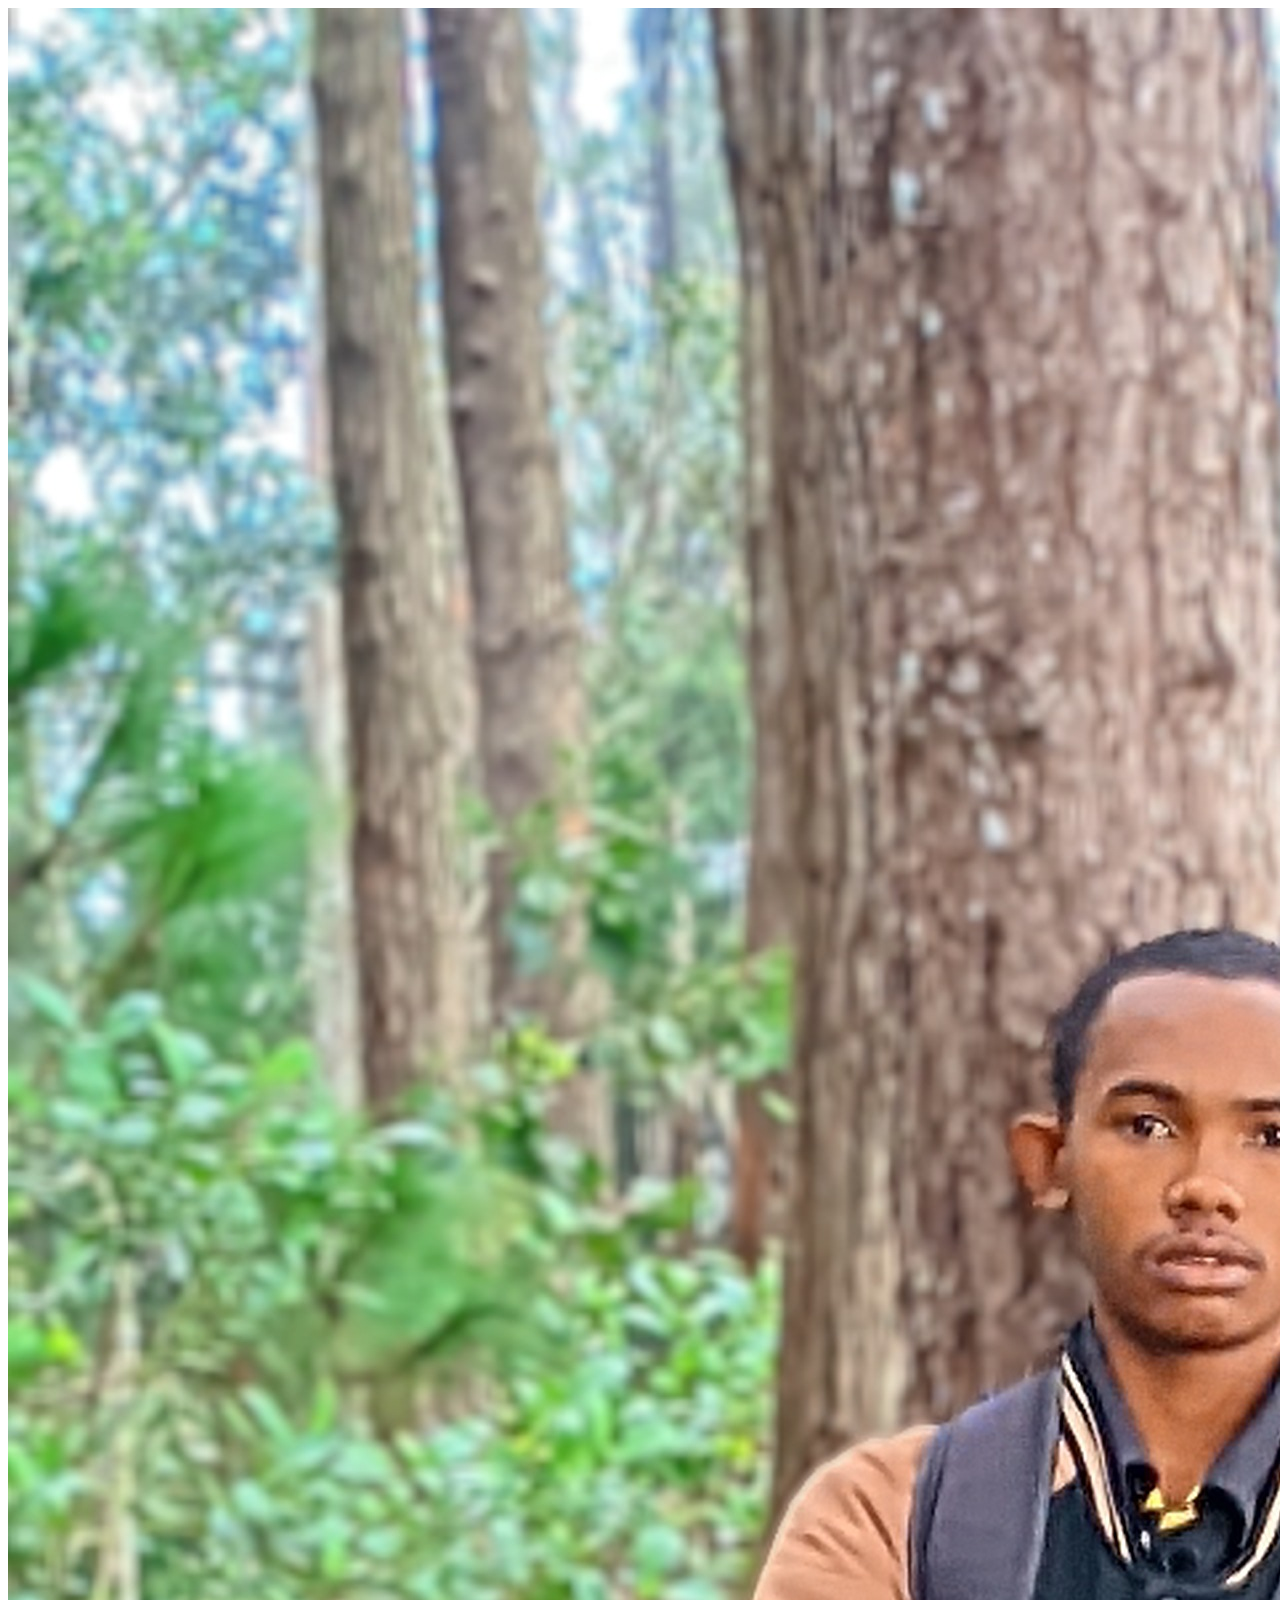
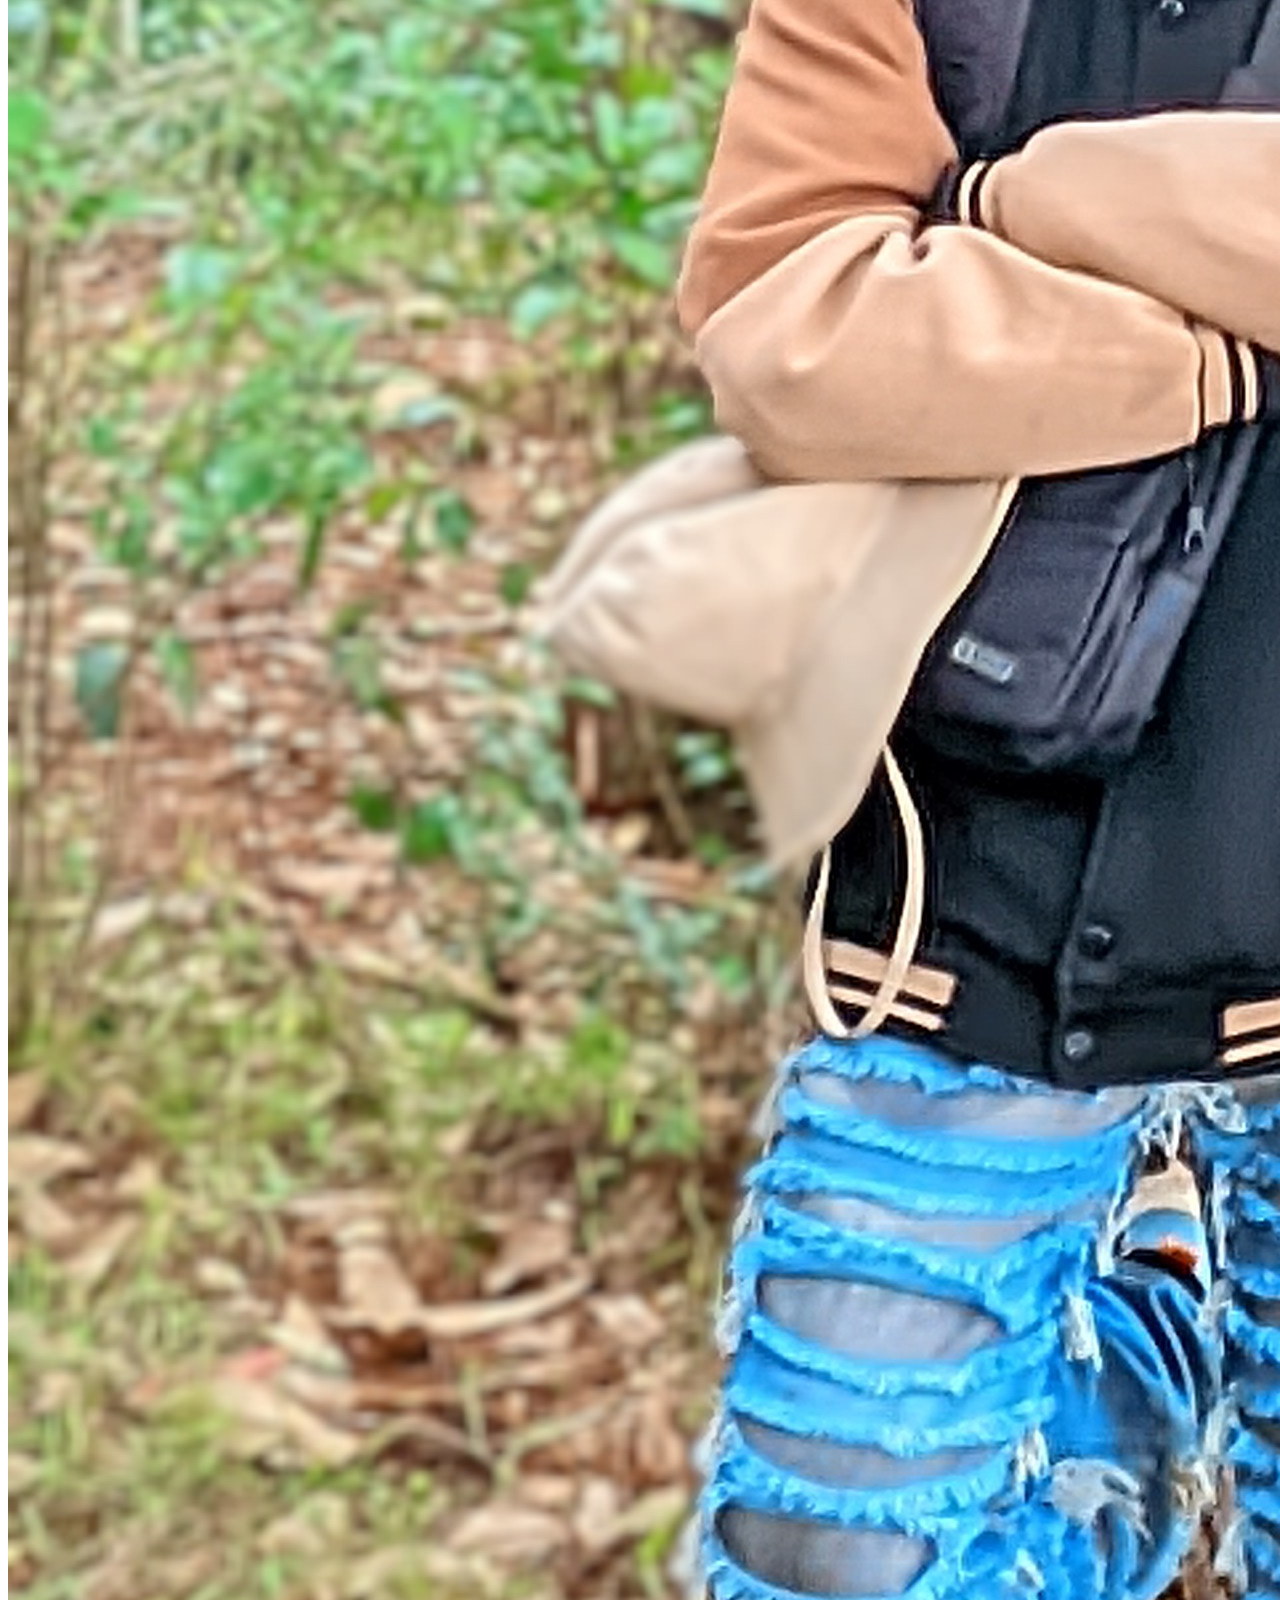
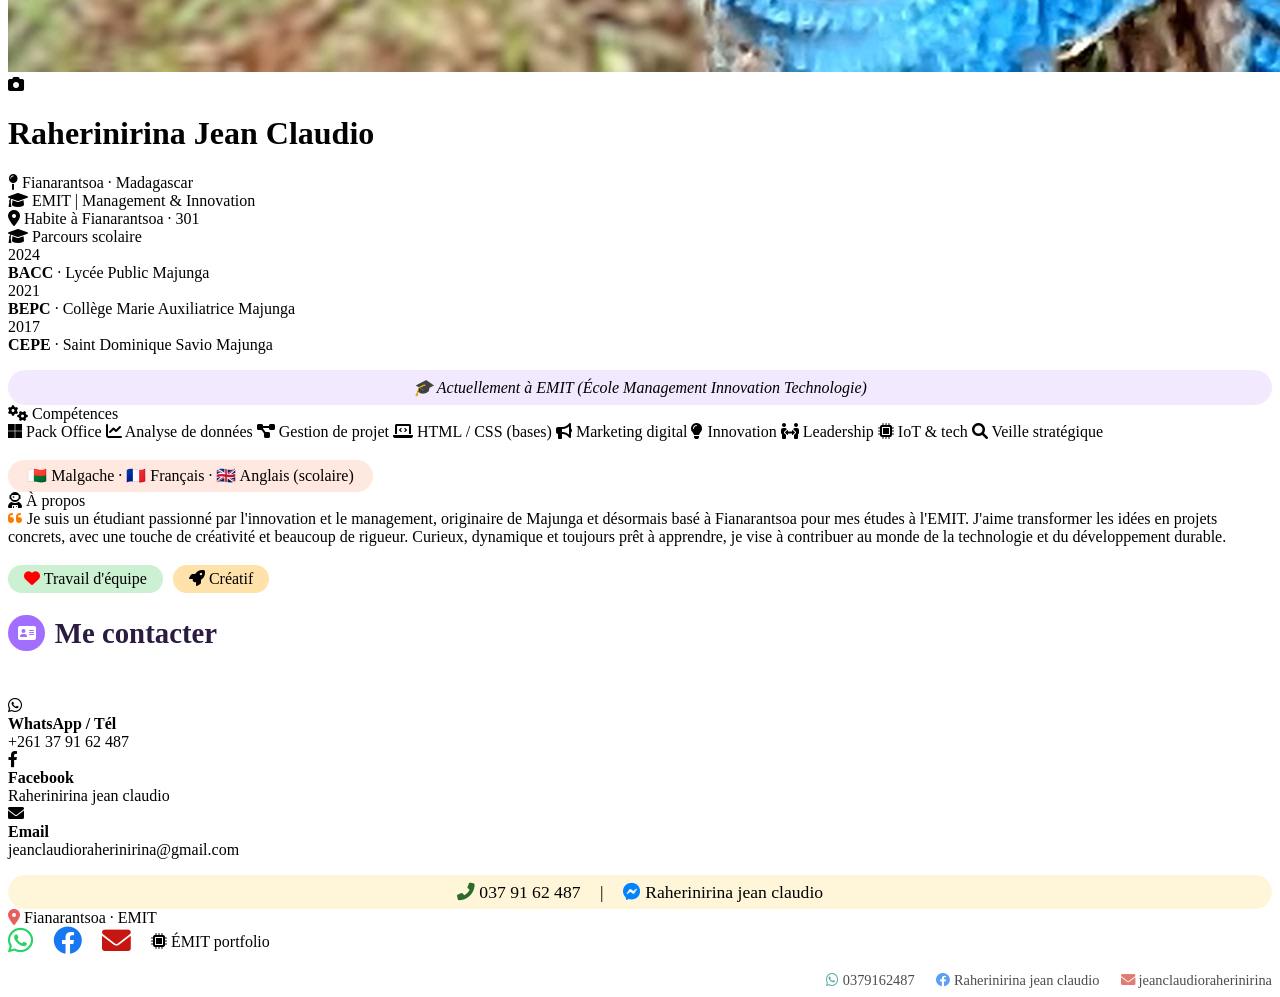
==== index.html @ ca612d56 "Rename portfolio.html to index.html" ====
<!DOCTYPE html>
<html lang="fr">
<head>
  <meta charset="UTF-8">
  <meta name="viewport" content="width=device-width, initial-scale=1.0">
  <title>Jean Claudio · Portfolio EMIT</title>
  <!-- Font Awesome 6 (free) pour les logos + icônes décoratives -->
  <link rel="stylesheet" href="https://cdnjs.cloudflare.com/ajax/libs/font-awesome/6.0.0-beta3/css/all.min.css">
<link rel = "stylsheet" href =" portfolio.css>
</head>
<body>
  <div class="deco-circle"></div>
  <div class="deco-circle2"></div>
  <div class="deco-triangle"></div>
  <div class="deco-dots"></div>

  <main class="portfolio-card">
    <!-- HEADER avec PHOTO DE PROFIL -->
    <div class="header-profile">
      <div class="profile-pic">
        <!-- Photo de profil (remplacez le src par votre photo) -->
        <img src="profil.jpg" alt="Photo de profil Jean Claudio">
        <div class="edit-badge"><i class="fas fa-camera"></i></div>
      </div>
      <div class="header-title">
        <h1>Raherinirina Jean Claudio</h1>
        <div class="sub"><i class="fas fa-map-pin"></i> Fianarantsoa · Madagascar</div>
      </div>
      <div class="emit-badge">
        <i class="fas fa-graduation-cap"></i> EMIT | Management & Innovation
      </div>
    </div>

    <div class="location-row">
      <i class="fas fa-map-marker-alt"></i> Habite à Fianarantsoa · 301
    </div>

    <!-- GRILLE : Parcours / Compétences / À propos -->
    <div class="grid-3">
      
      <!-- PARCOURS SCOLAIRE -->
      <div class="info-card">
        <div class="card-title">
          <i class="fas fa-graduation-cap"></i> Parcours scolaire
        </div>
        <div class="timeline-item">
          <span class="timeline-year">2024</span>
          <div class="timeline-desc"><strong>BACC</strong> · Lycée Public Majunga</div>
        </div>
        <div class="timeline-item">
          <span class="timeline-year">2021</span>
          <div class="timeline-desc"><strong>BEPC</strong> · Collège Marie Auxiliatrice Majunga</div>
        </div>
        <div class="timeline-item">
          <span class="timeline-year">2017</span>
          <div class="timeline-desc"><strong>CEPE</strong> · Saint Dominique Savio Majunga</div>
        </div>
        <div style="margin-top: 1rem; background: #f2e9ff; border-radius: 40px; padding: 0.5rem 1rem; text-align: center; font-style: italic;">
          🎓 Actuellement à EMIT (École Management Innovation Technologie)
        </div>
      </div>

      <!-- COMPÉTENCES -->
      <div class="info-card">
        <div class="card-title">
          <i class="fas fa-cogs"></i> Compétences
        </div>
        <div class="skills-container">
          <span class="skill-badge"><i class="fab fa-microsoft"></i> Pack Office</span>
          <span class="skill-badge"><i class="fas fa-chart-line"></i> Analyse de données</span>
          <span class="skill-badge"><i class="fas fa-project-diagram"></i> Gestion de projet</span>
          <span class="skill-badge"><i class="fas fa-laptop-code"></i> HTML / CSS (bases)</span>
          <span class="skill-badge"><i class="fas fa-bullhorn"></i> Marketing digital</span>
          <span class="skill-badge"><i class="fas fa-lightbulb"></i> Innovation</span>
          <span class="skill-badge"><i class="fas fa-people-arrows"></i> Leadership</span>
          <span class="skill-badge"><i class="fas fa-microchip"></i> IoT & tech</span>
          <span class="skill-badge"><i class="fas fa-search"></i> Veille stratégique</span>
        </div>
        <div style="margin-top: 1.2rem; background: #ffe8e0; border-radius: 50px; padding: 0.4rem 1.2rem; display: inline-block;">
          🇲🇬 Malgache · 🇫🇷 Français · 🇬🇧 Anglais (scolaire)
        </div>
      </div>

      <!-- À PROPOS DE MOI -->
      <div class="info-card">
        <div class="card-title">
          <i class="fas fa-user-astronaut"></i> À propos
        </div>
        <div class="about-text">
          <i class="fas fa-quote-left" style="color:#ff7b00;"></i> Je suis un étudiant passionné par l'innovation et le management, originaire de Majunga et désormais basé à Fianarantsoa pour mes études à l'EMIT. J'aime transformer les idées en projets concrets, avec une touche de créativité et beaucoup de rigueur. Curieux, dynamique et toujours prêt à apprendre, je vise à contribuer au monde de la technologie et du développement durable.
        </div>
        <div style="display: flex; gap: 10px; margin-top: 1.2rem;">
          <span style="background: #ccf0d2; border-radius: 40px; padding: 0.3rem 1rem;"><i class="fas fa-heart" style="color:red;"></i> Travail d'équipe</span>
          <span style="background: #ffe1aa; border-radius: 40px; padding: 0.3rem 1rem;"><i class="fas fa-rocket"></i> Créatif</span>
        </div>
      </div>
    </div>

    <!-- CONTACTS avec logos -->
    <div class="contact-section">
      <div style="display: flex; align-items: center; gap: 0.6rem; margin-bottom: 1.5rem;">
        <i class="fas fa-address-card" style="background: #a16eff; color:white; padding:0.6rem; border-radius: 18px;"></i>
        <h2 style="font-size: 1.8rem; color:#2b1b41;">Me contacter</h2>
      </div>
      <div class="contact-grid">
        <div class="contact-item whatsapp">
          <div class="contact-logo"><i class="fab fa-whatsapp"></i></div>
          <div class="contact-info">
            <strong>WhatsApp / Tél</strong><br> +261 37 91 62 487
          </div>
        </div>
        <div class="contact-item facebook">
          <div class="contact-logo"><i class="fab fa-facebook-f"></i></div>
          <div class="contact-info">
            <strong>Facebook</strong><br> Raherinirina jean claudio
          </div>
        </div>
        <div class="contact-item email">
          <div class="contact-logo"><i class="fas fa-envelope"></i></div>
          <div class="contact-info">
            <strong>Email</strong><br> jeanclaudioraherinirina@gmail.com
          </div>
        </div>
      </div>
      <div style="margin-top: 1rem; text-align: center; background: #fff6d9; border-radius: 50px; padding: 0.4rem; font-size: 1.1rem;">
        <i class="fas fa-phone-alt" style="color:#2b6c2b;"></i> 037 91 62 487  <span style="margin:0 15px;">|</span>  <i class="fab fa-facebook-messenger" style="color:#0084ff;"></i>  Raherinirina jean claudio
      </div>
    </div>

    <!-- Footer -->
    <div class="footer-note">
      <div>
        <i class="fas fa-map-marker-alt" style="color:#eb5e5e;"></i> Fianarantsoa · EMIT
      </div>
      <div style="display: flex; gap: 20px; align-items: center;">
        <i class="fab fa-whatsapp" style="color:#25D366; font-size: 1.8rem;"></i>
        <i class="fab fa-facebook" style="color:#1877f2; font-size: 1.8rem;"></i>
        <i class="fas fa-envelope" style="color:#c71610; font-size: 1.8rem;"></i>
        <span class="footer-emit"><i class="fas fa-microchip"></i> ÉMIT portfolio</span>
      </div>
    </div>

    <!-- signature discrète -->
    <div style="text-align: right; margin-top: 1rem; opacity:0.7; font-size: 0.9rem;">
      <i class="fab fa-whatsapp" style="color:#128C7E;"></i> 0379162487   
      <i class="fab fa-facebook" style="color:#1877f2;"></i> Raherinirina jean claudio   
      <i class="fas fa-envelope" style="color:#D44638;"></i> jeanclaudioraherinirina
    </div>
  </main>
</body>
</html>
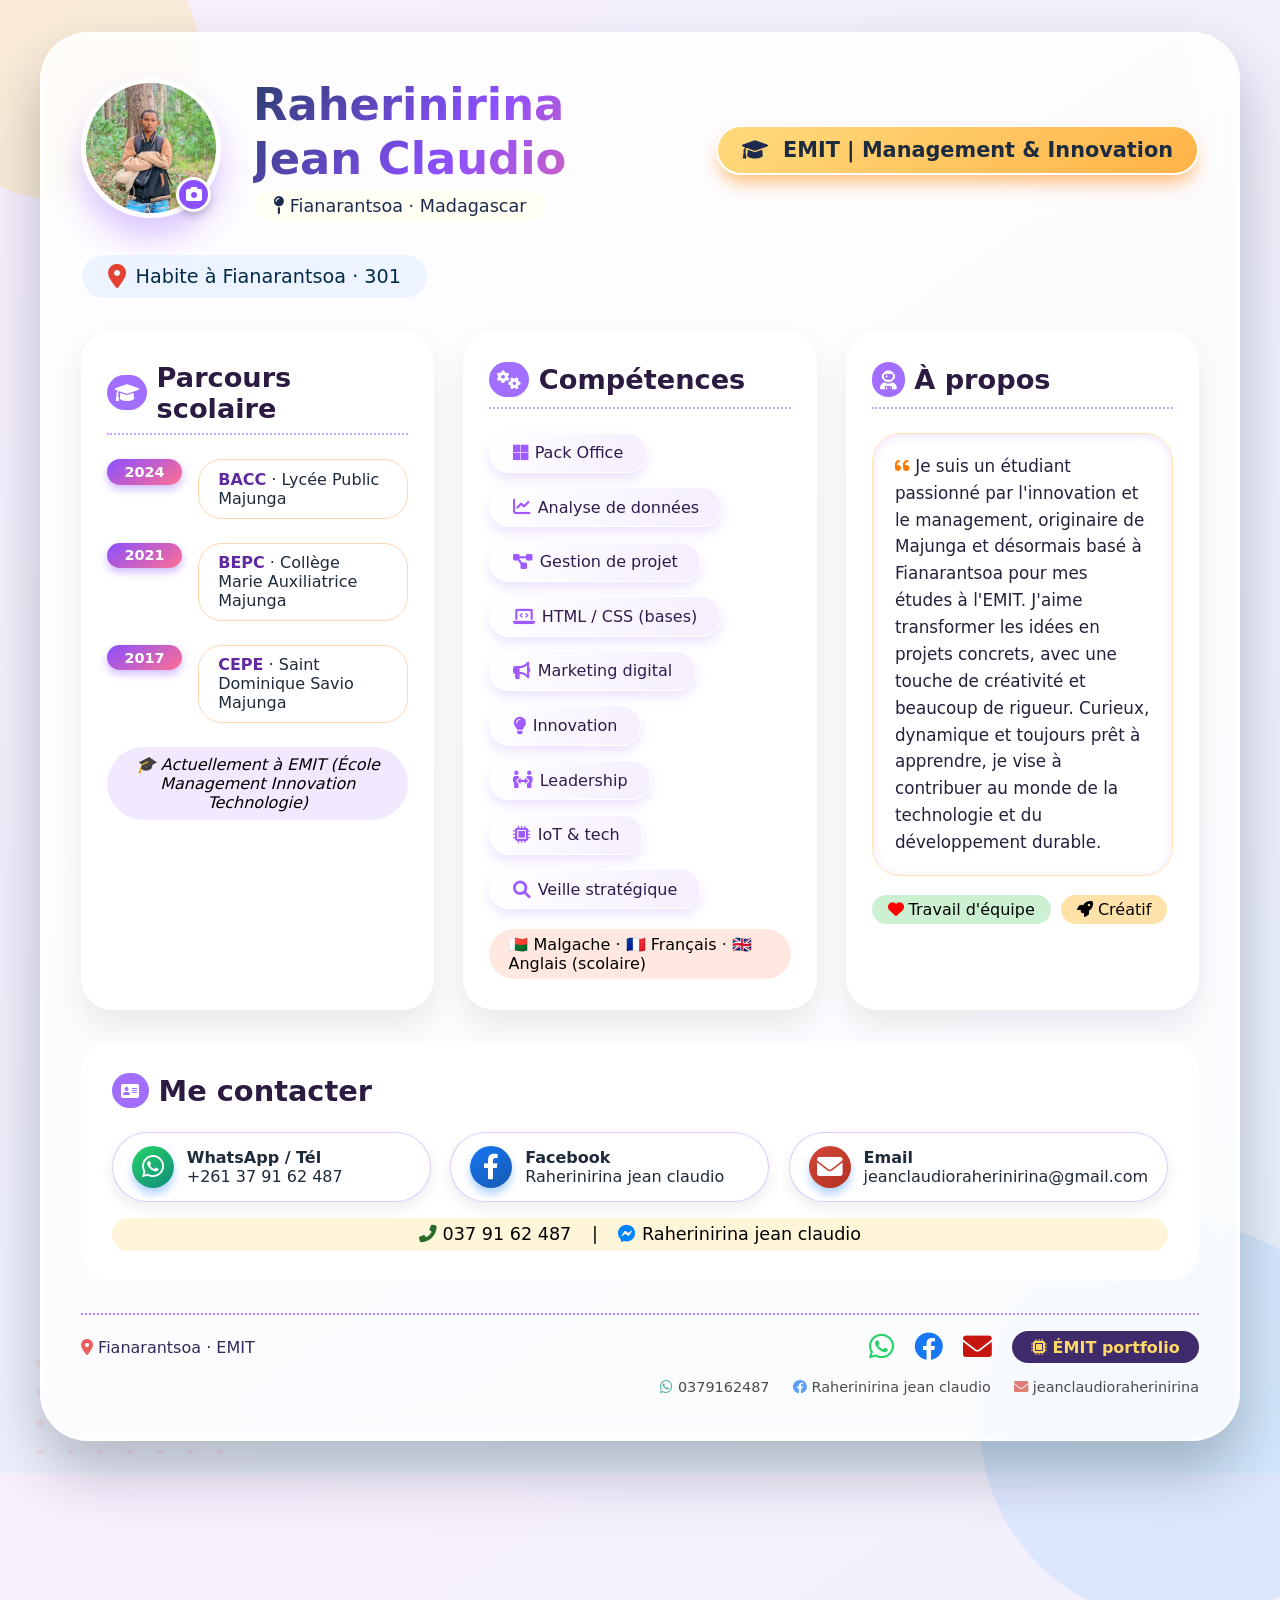
==== commit e6eac66f: "Update index.html" ====
--- a/index.html
+++ b/index.html
@@ -6,7 +6,8 @@
   <title>Jean Claudio · Portfolio EMIT</title>
   <!-- Font Awesome 6 (free) pour les logos + icônes décoratives -->
   <link rel="stylesheet" href="https://cdnjs.cloudflare.com/ajax/libs/font-awesome/6.0.0-beta3/css/all.min.css">
-<link rel = "stylsheet" href =" portfolio.css>
+  <link rel="stylesheet" href="portfolio.css">
+  
 </head>
 <body>
   <div class="deco-circle"></div>
@@ -148,4 +149,4 @@
     </div>
   </main>
 </body>
-</html>
+</html>
--- a/portfolio.css
+++ b/portfolio.css
@@ -0,0 +1,370 @@
+*{
+    margin: 0;
+    padding: 0;
+    box-sizing: border-box;
+    font-family: 'Poppins', 'Segoe UI', system-ui, sans-serif;
+  }
+
+  body {
+    background: linear-gradient(145deg, #f9f0ff 0%, #e6f0fa 100%);
+    min-height: 100vh;
+    display: flex;
+    align-items: center;
+    justify-content: center;
+    padding: 2rem 1.5rem;
+    position: relative;
+    overflow-x: hidden;
+  }
+
+  /* éléments décoratifs flottants */
+  .deco-circle {
+    position: absolute;
+    border-radius: 50%;
+    background: rgba(255, 215, 0, 0.15);
+    width: 280px;
+    height: 280px;
+    top: -80px;
+    left: -80px;
+    z-index: 0;
+  }
+  .deco-circle2 {
+    position: absolute;
+    border-radius: 50%;
+    background: rgba( 30, 144, 255, 0.1);
+    width: 400px;
+    height: 400px;
+    bottom: -150px;
+    right: -100px;
+    z-index: 0;
+  }
+  .deco-triangle {
+    position: absolute;
+    width: 0;
+    height: 0;
+    border-left: 120px solid transparent;
+    border-right: 120px solid transparent;
+    border-bottom: 200px solid rgba(255, 105, 180, 0.1);
+    transform: rotate(25deg);
+    top: 30px;
+    right: 20px;
+    z-index: 0;
+  }
+  .deco-dots {
+    position: absolute;
+    bottom: 20px;
+    left: 30px;
+    width: 200px;
+    height: 100px;
+    background: radial-gradient(circle at 10px 10px, #ffb6c1 3px, transparent 4px);
+    background-size: 30px 30px;
+    opacity: 0.3;
+    z-index: 0;
+  }
+
+  /* carte principale */
+  .portfolio-card {
+    position: relative;
+    z-index: 10;
+    max-width: 1200px;
+    width: 100%;
+    background: rgba(255, 255, 255, 0.8);
+    backdrop-filter: blur(14px);
+    -webkit-backdrop-filter: blur(14px);
+    border-radius: 48px 48px 48px 48px;
+    box-shadow: 0 30px 60px rgba(0, 10, 30, 0.25), 0 0 0 2px rgba(255, 255, 255, 0.6) inset;
+    padding: 2.8rem 2.5rem;
+    transition: 0.3s;
+    border: 1px solid rgba(255, 255, 255, 0.8);
+  }
+
+  /* header avec photo de profil */
+  .header-profile {
+    display: flex;
+    align-items: center;
+    gap: 2rem;
+    margin-bottom: 2rem;
+    flex-wrap: wrap;
+  }
+  .profile-pic {
+    position: relative;
+  }
+  .profile-pic img {
+    width: 140px;
+    height: 140px;
+    border-radius: 50%;
+    object-fit: cover;
+    border: 5px solid white;
+    box-shadow: 0 20px 30px rgba(138, 79, 255, 0.3);
+    background: #f0e4ff;
+  }
+  .profile-pic .edit-badge {
+    position: absolute;
+    bottom: 10px;
+    right: 10px;
+    background: #8a4fff;
+    color: white;
+    border-radius: 50%;
+    width: 35px;
+    height: 35px;
+    display: flex;
+    align-items: center;
+    justify-content: center;
+    border: 3px solid white;
+    font-size: 1rem;
+    box-shadow: 0 4px 8px rgba(0,0,0,0.2);
+  }
+  .header-title {
+    flex: 1;
+  }
+  .header-title h1 {
+    font-size: 2.8rem;
+    font-weight: 700;
+    background: linear-gradient(130deg, #2c3e70, #8a4fff, #ff6f91);
+    -webkit-background-clip: text;
+    background-clip: text;
+    color: transparent;
+    line-height: 1.2;
+  }
+  .header-title .sub {
+    font-size: 1.1rem;
+    font-weight: 400;
+    color: #1e2b4f;
+    background: rgba(255,255,240,0.7);
+    display: inline-block;
+    padding: 0.3rem 1.2rem;
+    border-radius: 40px;
+    backdrop-filter: blur(4px);
+    margin-top: 0.3rem;
+    border: 1px solid white;
+  }
+  .emit-badge {
+    background: linear-gradient(145deg, #ffda7c, #ffb347);
+    padding: 0.7rem 1.5rem;
+    border-radius: 60px;
+    font-weight: 600;
+    font-size: 1.3rem;
+    color: #1d2b3f;
+    box-shadow: 0 10px 20px -5px #ffb05c;
+    border: 2px solid white;
+    margin-left: auto;
+  }
+  .emit-badge i {
+    margin-right: 8px;
+    color: #1e2b4f;
+  }
+
+  /* localisation */
+  .location-row {
+    display: flex;
+    align-items: center;
+    gap: 10px;
+    background: rgba(230, 240, 255, 0.7);
+    padding: 0.6rem 1.6rem;
+    border-radius: 50px;
+    width: fit-content;
+    margin-bottom: 2rem;
+    border: 1px solid white;
+    font-size: 1.2rem;
+    color: #022b49;
+  }
+  .location-row i {
+    color: #e34132;
+    font-size: 1.5rem;
+  }
+
+  /* grille 3 colonnes */
+  .grid-3 {
+    display: grid;
+    grid-template-columns: repeat(3, 1fr);
+    gap: 1.8rem;
+    margin: 2rem 0;
+  }
+
+  /* cartes */
+  .info-card {
+    background: rgba(255, 255, 255, 0.6);
+    backdrop-filter: blur(6px);
+    border-radius: 32px;
+    padding: 1.8rem 1.5rem;
+    box-shadow: 0 15px 30px rgba(0,0,0,0.08);
+    border: 2px solid rgba(255,255,255,0.9);
+    transition: transform 0.2s;
+  }
+  .info-card:hover {
+    transform: translateY(-6px);
+  }
+  .card-title {
+    font-size: 1.7rem;
+    font-weight: 600;
+    margin-bottom: 1.5rem;
+    display: flex;
+    align-items: center;
+    gap: 0.6rem;
+    color: #2b1b41;
+    border-bottom: 2px dotted #c7a2ff;
+    padding-bottom: 0.6rem;
+  }
+  .card-title i {
+    background: #a16eff;
+    color: white;
+    padding: 0.5rem;
+    border-radius: 18px;
+    font-size: 1.2rem;
+  }
+
+  /* parcours */
+  .timeline-item {
+    display: flex;
+    gap: 1rem;
+    margin-bottom: 1.5rem;
+    align-items: flex-start;
+  }
+  .timeline-year {
+    background: linear-gradient(145deg, #8a4fff, #ff6f91);
+    color: white;
+    font-weight: 700;
+    padding: 0.3rem 1rem;
+    border-radius: 40px;
+    font-size: 0.9rem;
+    min-width: 75px;
+    text-align: center;
+    box-shadow: 0 4px 8px rgba(138,79,255,0.4);
+  }
+  .timeline-desc {
+    flex: 1;
+    background: white;
+    padding: 0.6rem 1.2rem;
+    border-radius: 24px;
+    font-weight: 500;
+    color: #1e2b3a;
+    border: 1px solid #ffd6b0;
+  }
+  .timeline-desc strong {
+    color: #5f2aa0;
+  }
+
+  /* compétences */
+  .skills-container {
+    display: flex;
+    flex-wrap: wrap;
+    gap: 0.9rem;
+  }
+  .skill-badge {
+    background: linear-gradient(115deg, white, #f5eeff);
+    padding: 0.6rem 1.4rem;
+    border-radius: 50px;
+    font-weight: 500;
+    color: #2f1b4b;
+    box-shadow: 0 6px 12px rgba(170, 120, 255, 0.2);
+    border: 1px solid white;
+    display: flex;
+    align-items: center;
+    gap: 7px;
+    font-size: 1rem;
+    transition: 0.15s;
+  }
+  .skill-badge i {
+    color: #9f5bff;
+    font-size: 1.1rem;
+  }
+  .skill-badge:hover {
+    background: #ffecdd;
+    border-color: #ffa05e;
+  }
+
+  /* À propos */
+  .about-text {
+    background: white;
+    padding: 1.2rem 1.4rem;
+    border-radius: 28px;
+    font-size: 1.05rem;
+    line-height: 1.6;
+    color: #23213b;
+    box-shadow: inset 0 2px 10px #f0e1ff;
+    border: 1px solid #ffe5b4;
+  }
+
+  /* contacts */
+  .contact-section {
+    background: rgba(255, 255, 255, 0.6);
+    backdrop-filter: blur(6px);
+    border-radius: 32px;
+    padding: 1.8rem 1.8rem;
+    margin: 1.8rem 0 1rem;
+    border: 2px solid rgba(255,255,255,0.9);
+  }
+  .contact-grid {
+    display: grid;
+    grid-template-columns: repeat(3, 1fr);
+    gap: 1.2rem;
+    margin-top: 0.5rem;
+  }
+  .contact-item {
+    display: flex;
+    align-items: center;
+    gap: 0.8rem;
+    background: white;
+    padding: 0.8rem 1.2rem;
+    border-radius: 60px;
+    box-shadow: 0 6px 14px rgba(0,20,40,0.08);
+    transition: all 0.2s;
+    border: 1px solid rgba(216, 191, 255, 0.8);
+  }
+  .contact-item:hover {
+    background: #fffcf0;
+    border-color: #ffb85b;
+    transform: scale(1.02);
+  }
+  .contact-logo {
+    width: 42px;
+    height: 42px;
+    background: linear-gradient(45deg, #1877f2, #a66cff);
+    border-radius: 30px;
+    display: flex;
+    align-items: center;
+    justify-content: center;
+    color: white;
+    font-size: 1.6rem;
+    box-shadow: 0 6px 9px rgba(0,110,255,0.3);
+  }
+  .contact-item.whatsapp .contact-logo {
+    background: linear-gradient(145deg, #25D366, #128C7E);
+  }
+  .contact-item.email .contact-logo {
+    background: linear-gradient(145deg, #D44638, #B23121);
+  }
+  .contact-item.facebook .contact-logo {
+    background: linear-gradient(145deg, #1877f2, #1459b3);
+  }
+  .contact-info {
+    flex: 1;
+    font-size: 1rem;
+    font-weight: 500;
+    color: #1e2b3a;
+  }
+
+  /* footer */
+  .footer-note {
+    display: flex;
+    justify-content: space-between;
+    align-items: center;
+    margin-top: 2rem;
+    padding-top: 1rem;
+    border-top: 2px dotted #ab8bff;
+    color: #2e2b5c;
+    flex-wrap: wrap;
+  }
+  .footer-emit {
+    background: #3f2b6b;
+    color: #ffd966;
+    padding: 0.4rem 1.2rem;
+    border-radius: 100px;
+    font-weight: 600;
+  }
+
+  @media (max-width: 900px) {
+    .grid-3 { grid-template-columns: 1fr; }
+    .contact-grid { grid-template-columns: 1fr; }
+    .header-profile { flex-direction: column; align-items: flex-start; }
+    .emit-badge { margin-left: 0; }
+  }
